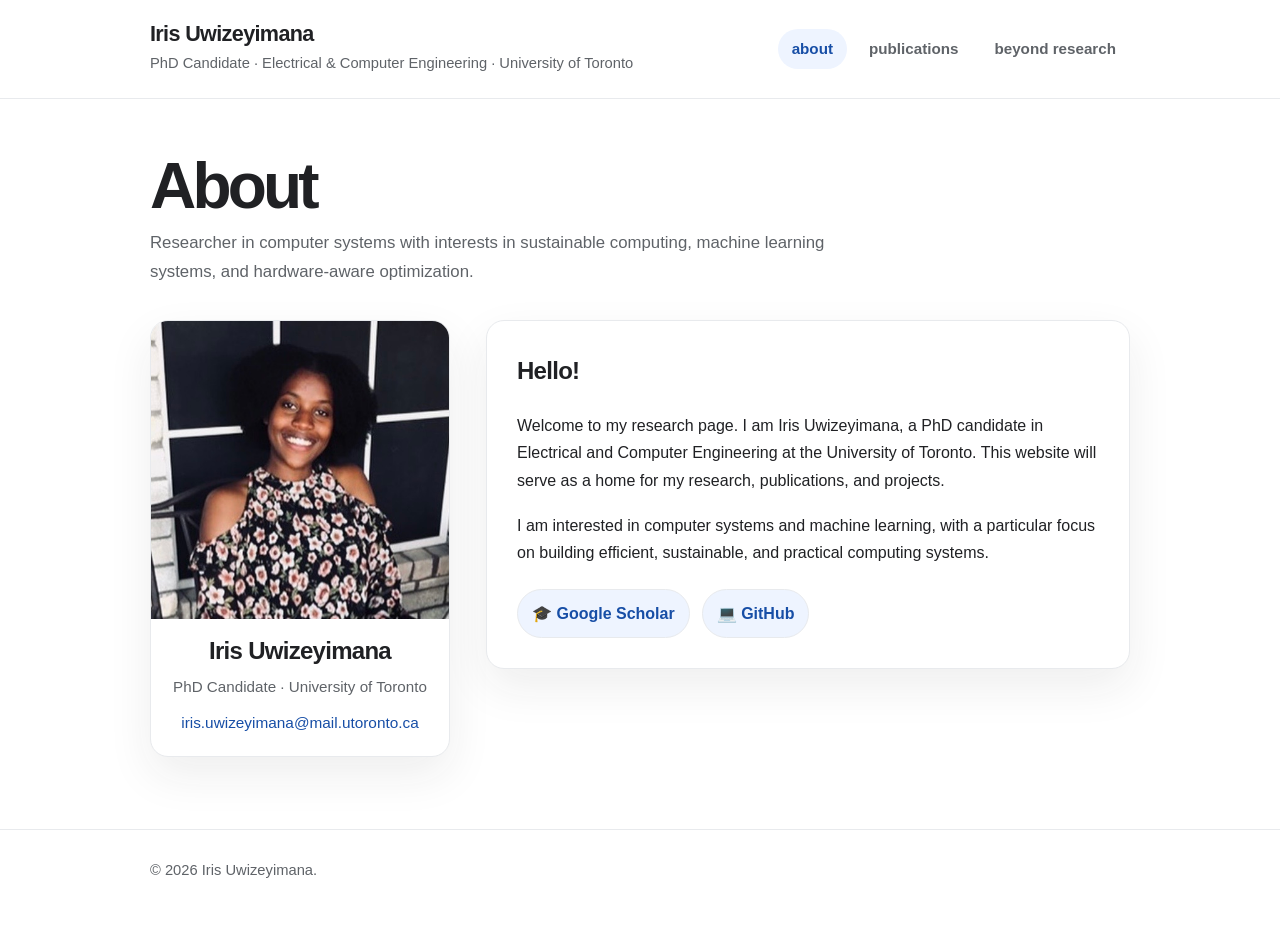
==== index.html @ b4c8acf8 "initial commit" ====
<!doctype html>
<html lang="en">
<head>
  <meta charset="utf-8">
  <meta name="viewport" content="width=device-width, initial-scale=1">
  <title>Iris Uwizeyimana</title>
  <meta name="description" content="Research homepage of Iris Uwizeyimana.">
  <link rel="stylesheet" href="assets/css/main.css">
</head>
<body>
  <header class="site-header">
    <div class="site-shell header-inner">
      <a class="brand" href="index.html" aria-label="Home">
        <span class="brand-name">Iris Uwizeyimana</span>
        <span class="brand-subtitle">PhD Candidate · Electrical &amp; Computer Engineering · University of Toronto</span>
      </a>
      <nav class="nav" aria-label="Primary navigation">
        <a class="active" href="index.html">about</a>
        <a href="publications.html">publications</a>
        <a href="beyond-research.html">beyond research</a>
      </nav>
    </div>
  </header>

  <main class="site-shell">
    <h1 class="page-title">About</h1>
    <p class="page-kicker">Researcher in computer systems with interests in sustainable computing, machine learning systems, and hardware-aware optimization.</p>

    <section class="about-grid" aria-labelledby="about-title">
      <aside class="profile-card">
        <img class="profile-photo" src="assets/img/about.jpg" alt="Portrait of Iris Uwizeyimana.">
        <div class="profile-meta">
          <h2 class="profile-name">Iris Uwizeyimana</h2>
          <p class="profile-role">PhD Candidate · University of Toronto</p>
          <p class="profile-email"><a href="mailto:iris.uwizeyimana@mail.utoronto.ca">iris.uwizeyimana@mail.utoronto.ca</a></p>
        </div>
      </aside>

      <article class="about-card">
        <h2 id="about-title">Hello!</h2>
        <p>
          Welcome to my research page. I am Iris Uwizeyimana, a PhD candidate in Electrical and Computer Engineering
          at the University of Toronto. This website will serve as a home for my research, publications, and projects.
        </p>

        <p>
          I am interested in computer systems and machine learning, with a particular focus on building efficient,
          sustainable, and practical computing systems.
        </p>

        <div class="social-links" aria-label="External links">
          <a href="https://scholar.google.ca/citations?user=prIDyTkAAAAJ&amp;hl=en&amp;oi=sra" target="_blank" rel="noopener">🎓 Google Scholar</a>
          <a href="https://github.com/iuwizeyimana" target="_blank" rel="noopener">💻 GitHub</a>
        </div>
      </article>
    </section>
  </main>

  <footer class="site-footer">
    <div class="site-shell">
      <p>© <span id="year">2026</span> Iris Uwizeyimana.</p>
    </div>
  </footer>
</body>
</html>
---- assets/css/main.css ----
:root {
  --bg: #ffffff;
  --text: #202124;
  --muted: #5f6368;
  --line: #e8eaed;
  --accent: #174ea6;
  --accent-soft: #eef4ff;
  --card: #fafafa;
  --shadow: 0 18px 45px rgba(32, 33, 36, 0.08);
  --radius: 18px;
  --content-width: 980px;
}

* {
  box-sizing: border-box;
}

html {
  scroll-behavior: smooth;
}

body {
  margin: 0;
  background: var(--bg);
  color: var(--text);
  font-family: -apple-system, BlinkMacSystemFont, "Segoe UI", Roboto, Helvetica, Arial, sans-serif;
  font-size: 16px;
  line-height: 1.7;
}

body::selection,
::selection {
  background: var(--accent-soft);
}

a {
  color: var(--accent);
  text-decoration: none;
  text-underline-offset: 0.22em;
}

a:hover,
a:focus {
  text-decoration: underline;
}

.site-shell {
  width: min(calc(100% - 40px), var(--content-width));
  margin: 0 auto;
}

.site-header {
  border-bottom: 1px solid var(--line);
  background: rgba(255, 255, 255, 0.92);
  backdrop-filter: blur(12px);
  position: sticky;
  top: 0;
  z-index: 20;
}

.header-inner {
  display: flex;
  align-items: center;
  justify-content: space-between;
  gap: 24px;
  padding: 22px 0;
}

.brand {
  min-width: 260px;
}

.brand-name {
  display: block;
  color: var(--text);
  font-size: 1.35rem;
  font-weight: 720;
  letter-spacing: -0.03em;
  line-height: 1.15;
}

.brand-subtitle {
  display: block;
  color: var(--muted);
  font-size: 0.92rem;
  margin-top: 4px;
}

.nav {
  display: flex;
  align-items: center;
  gap: 8px;
  flex-wrap: wrap;
  justify-content: flex-end;
}

.nav a {
  color: var(--muted);
  border-radius: 999px;
  padding: 7px 14px;
  font-size: 0.95rem;
  font-weight: 600;
  text-decoration: none;
}

.nav a:hover,
.nav a:focus,
.nav a.active {
  color: var(--accent);
  background: var(--accent-soft);
}

main {
  padding: 54px 0 72px;
}

.page-title {
  margin: 0 0 10px;
  font-size: clamp(2.1rem, 5vw, 4.1rem);
  line-height: 1.04;
  letter-spacing: -0.06em;
}

.page-kicker {
  margin: 0 0 34px;
  color: var(--muted);
  max-width: 720px;
  font-size: 1.05rem;
}

.hero-card,
.blank-card,
.note-card {
  border: 1px solid var(--line);
  border-radius: var(--radius);
  background: var(--card);
  padding: 30px;
  box-shadow: var(--shadow);
}

.hero-card h2,
.blank-card h2,
.note-card h2 {
  margin-top: 0;
  letter-spacing: -0.03em;
}

.blank-card {
  min-height: 320px;
  display: grid;
  place-items: center;
  text-align: center;
}

.blank-card p {
  margin: 0 auto;
  max-width: 560px;
  color: var(--muted);
}

.meta-list {
  display: grid;
  gap: 12px;
  margin: 24px 0 0;
  padding: 0;
  list-style: none;
}

.meta-list li {
  display: flex;
  gap: 12px;
  align-items: baseline;
}

.meta-list strong {
  min-width: 92px;
  color: var(--text);
}

.beyond-grid {
  display: grid;
  grid-template-columns: minmax(0, 1fr) 340px;
  gap: 42px;
  align-items: start;
}

.essay {
  max-width: 680px;
}

.essay p {
  margin: 0 0 1.25rem;
}

.essay p.lede {
  font-size: 1.18rem;
  color: #2f3137;
  line-height: 1.75;
}

.essay blockquote {
  margin: 30px 0;
  padding: 18px 22px;
  border-left: 4px solid var(--accent);
  background: var(--accent-soft);
  border-radius: 0 14px 14px 0;
  color: #24324a;
  font-size: 1.05rem;
}

.photo-stack {
  display: grid;
  gap: 18px;
  position: sticky;
  top: 120px;
}

.photo-card {
  margin: 0;
  border: 1px solid var(--line);
  border-radius: 22px;
  overflow: hidden;
  background: #fff;
  box-shadow: var(--shadow);
}

.photo-card img {
  display: block;
  width: 100%;
  height: auto;
}

.photo-card figcaption {
  padding: 12px 15px;
  color: var(--muted);
  font-size: 0.9rem;
}

.link-pills {
  display: flex;
  flex-wrap: wrap;
  gap: 10px;
  margin: 28px 0 0;
}

.link-pills a {
  border: 1px solid var(--line);
  border-radius: 999px;
  padding: 8px 13px;
  background: #fff;
  font-size: 0.92rem;
  font-weight: 650;
}

.site-footer {
  border-top: 1px solid var(--line);
  color: var(--muted);
  font-size: 0.92rem;
  padding: 28px 0 42px;
}

.site-footer p {
  margin: 0;
}

@media (max-width: 820px) {
  .header-inner {
    align-items: flex-start;
    flex-direction: column;
  }

  .nav {
    justify-content: flex-start;
  }

  .beyond-grid {
    grid-template-columns: 1fr;
  }

  .about-grid {
    grid-template-columns: 1fr;
  }

  .profile-card {
    max-width: 340px;
  }

  .photo-stack {
    position: static;
    grid-template-columns: repeat(2, minmax(0, 1fr));
  }
}

@media (max-width: 560px) {
  .site-shell {
    width: min(calc(100% - 26px), var(--content-width));
  }

  main {
    padding-top: 34px;
  }

  .photo-stack {
    grid-template-columns: 1fr;
  }

  .hero-card,
  .blank-card,
  .note-card {
    padding: 22px;
  }
}


.about-grid {
  display: grid;
  grid-template-columns: 300px minmax(0, 1fr);
  gap: 36px;
  align-items: start;
}

.profile-card,
.about-card {
  border: 1px solid var(--line);
  border-radius: var(--radius);
  background: #fff;
  box-shadow: var(--shadow);
}

.profile-card {
  overflow: hidden;
}

.profile-photo {
  display: block;
  width: 100%;
  aspect-ratio: 1 / 1;
  object-fit: cover;
}

.profile-meta {
  padding: 18px 20px 20px;
  text-align: center;
}

.profile-name {
  margin: 0;
  font-size: 1.5rem;
  line-height: 1.2;
  letter-spacing: -0.03em;
}

.profile-role {
  margin: 8px 0 10px;
  color: var(--muted);
  font-size: 0.95rem;
}

.profile-email {
  margin: 0;
  font-size: 0.96rem;
  word-break: break-word;
}

.about-card {
  padding: 30px;
}

.about-card h2 {
  margin-top: 0;
  letter-spacing: -0.03em;
}

.about-card p {
  margin: 0 0 1.15rem;
}

.social-links {
  display: flex;
  flex-wrap: wrap;
  gap: 12px;
  margin-top: 22px;
}

.social-links a {
  display: inline-flex;
  align-items: center;
  gap: 8px;
  border: 1px solid var(--line);
  border-radius: 999px;
  padding: 10px 14px;
  background: var(--accent-soft);
  font-weight: 650;
  text-decoration: none;
}

.social-links a:hover,
.social-links a:focus {
  text-decoration: none;
}


@media (max-width: 820px) {
  .about-grid {
    grid-template-columns: 1fr;
  }

  .profile-card {
    max-width: 340px;
  }
}

@media (max-width: 560px) {
  .social-links {
    flex-direction: column;
    align-items: flex-start;
  }
}
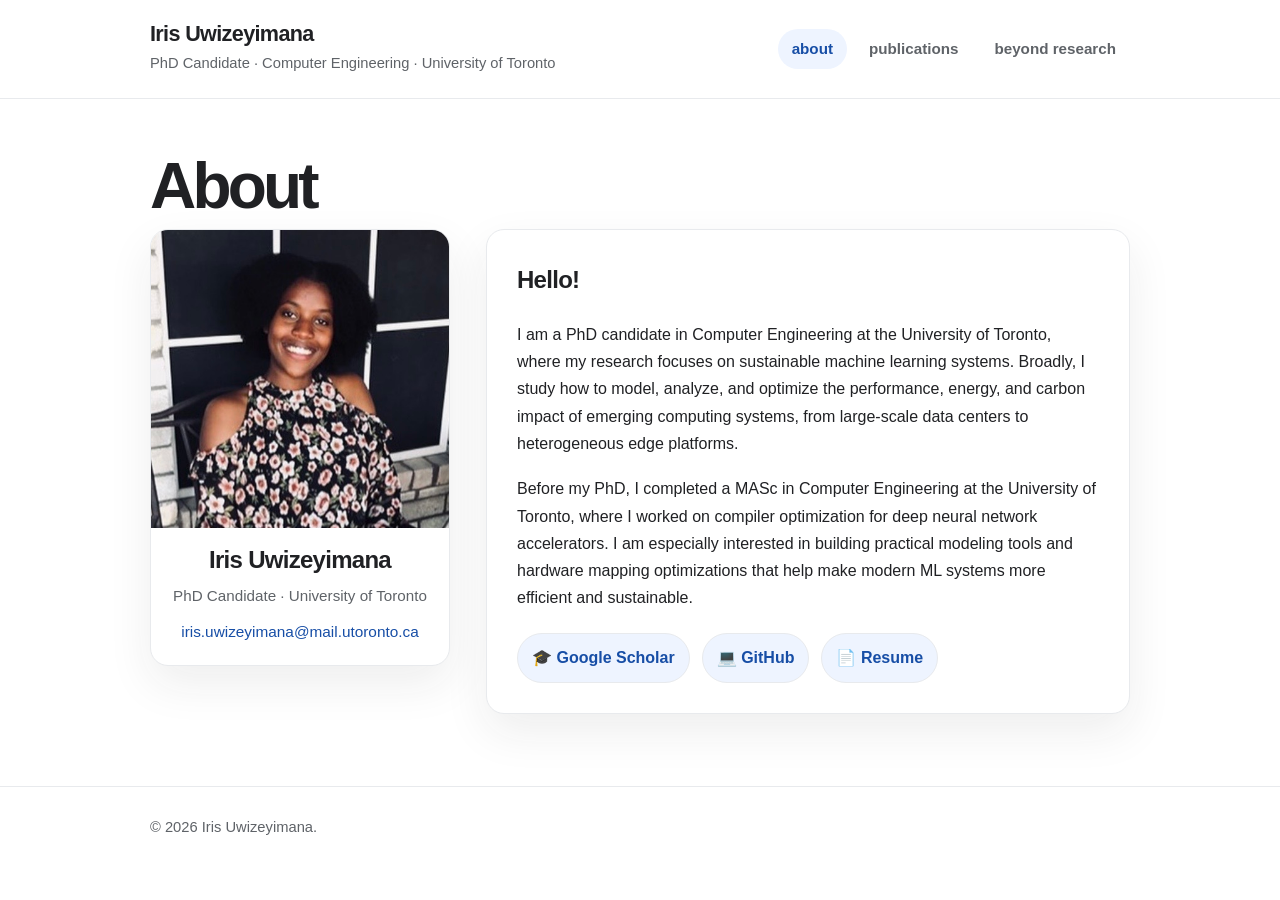
==== commit 77ec36f1: "prettying it up" ====
--- a/index.html
+++ b/index.html
@@ -12,7 +12,7 @@
     <div class="site-shell header-inner">
       <a class="brand" href="index.html" aria-label="Home">
         <span class="brand-name">Iris Uwizeyimana</span>
-        <span class="brand-subtitle">PhD Candidate · Electrical &amp; Computer Engineering · University of Toronto</span>
+        <span class="brand-subtitle">PhD Candidate · Computer Engineering · University of Toronto</span>
       </a>
       <nav class="nav" aria-label="Primary navigation">
         <a class="active" href="index.html">about</a>
@@ -24,8 +24,6 @@
 
   <main class="site-shell">
     <h1 class="page-title">About</h1>
-    <p class="page-kicker">Researcher in computer systems with interests in sustainable computing, machine learning systems, and hardware-aware optimization.</p>
-
     <section class="about-grid" aria-labelledby="about-title">
       <aside class="profile-card">
         <img class="profile-photo" src="assets/img/about.jpg" alt="Portrait of Iris Uwizeyimana.">
@@ -39,18 +37,17 @@
       <article class="about-card">
         <h2 id="about-title">Hello!</h2>
         <p>
-          Welcome to my research page. I am Iris Uwizeyimana, a PhD candidate in Electrical and Computer Engineering
-          at the University of Toronto. This website will serve as a home for my research, publications, and projects.
+          I am a PhD candidate in Computer Engineering at the University of Toronto, where my research focuses on sustainable machine learning systems. Broadly, I study how to model, analyze, and optimize the performance, energy, and carbon impact of emerging computing systems, from large-scale data centers to heterogeneous edge platforms.
         </p>
 
         <p>
-          I am interested in computer systems and machine learning, with a particular focus on building efficient,
-          sustainable, and practical computing systems.
+          Before my PhD, I completed a MASc in Computer Engineering at the University of Toronto, where I worked on compiler optimization for deep neural network accelerators. I am especially interested in building practical modeling tools and hardware mapping optimizations that help make modern ML systems more efficient and sustainable.
         </p>
 
         <div class="social-links" aria-label="External links">
           <a href="https://scholar.google.ca/citations?user=prIDyTkAAAAJ&amp;hl=en&amp;oi=sra" target="_blank" rel="noopener">🎓 Google Scholar</a>
           <a href="https://github.com/iuwizeyimana" target="_blank" rel="noopener">💻 GitHub</a>
+          <a href="assets/docs/Iris_Uwizeyimana_Resume.pdf" target="_blank" rel="noopener">📄 Resume</a>
         </div>
       </article>
     </section>
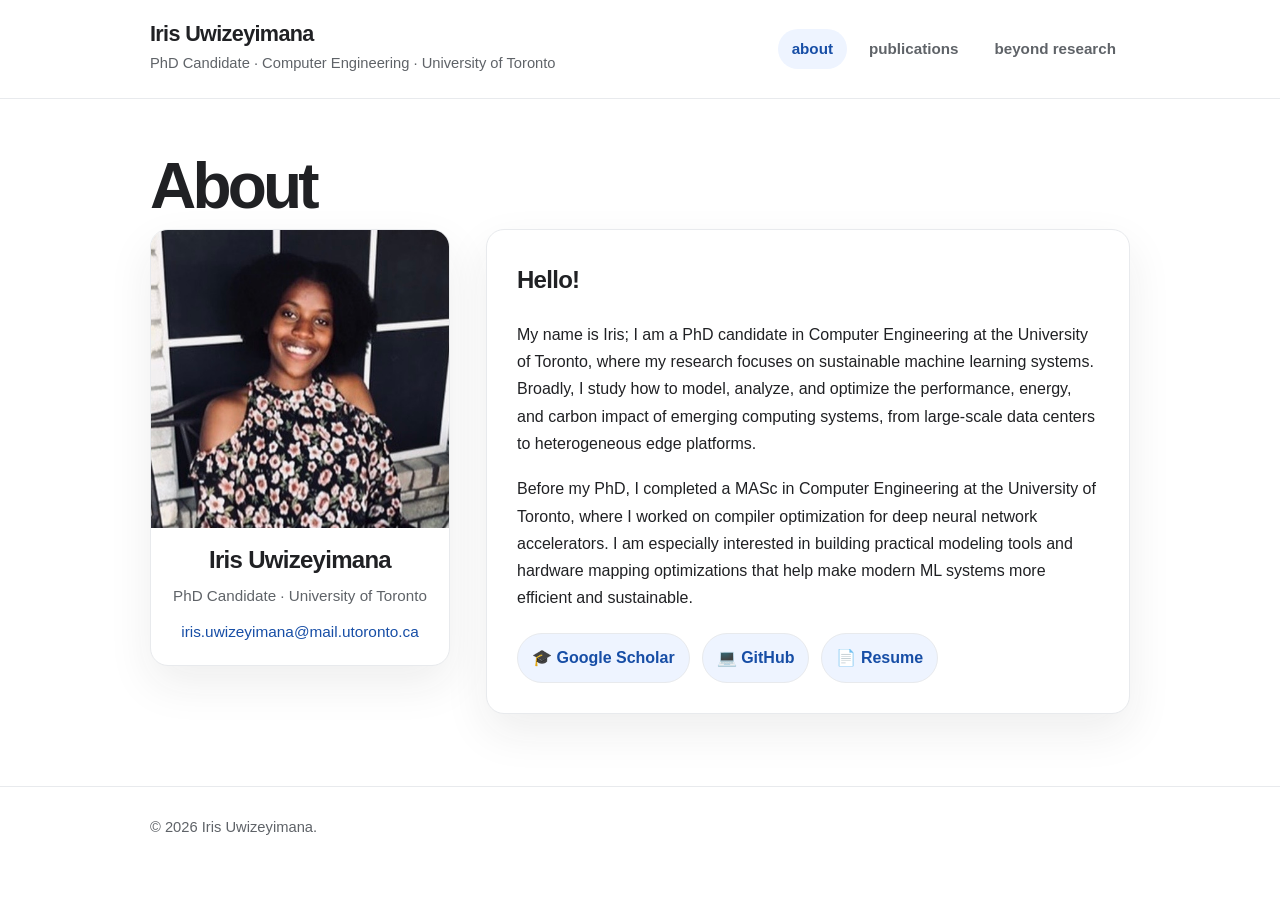
==== commit 757a1d76: "adding my name to the paragraph" ====
--- a/index.html
+++ b/index.html
@@ -37,7 +37,7 @@
       <article class="about-card">
         <h2 id="about-title">Hello!</h2>
         <p>
-          I am a PhD candidate in Computer Engineering at the University of Toronto, where my research focuses on sustainable machine learning systems. Broadly, I study how to model, analyze, and optimize the performance, energy, and carbon impact of emerging computing systems, from large-scale data centers to heterogeneous edge platforms.
+          My name is Iris; I am a PhD candidate in Computer Engineering at the University of Toronto, where my research focuses on sustainable machine learning systems. Broadly, I study how to model, analyze, and optimize the performance, energy, and carbon impact of emerging computing systems, from large-scale data centers to heterogeneous edge platforms.
         </p>
 
         <p>
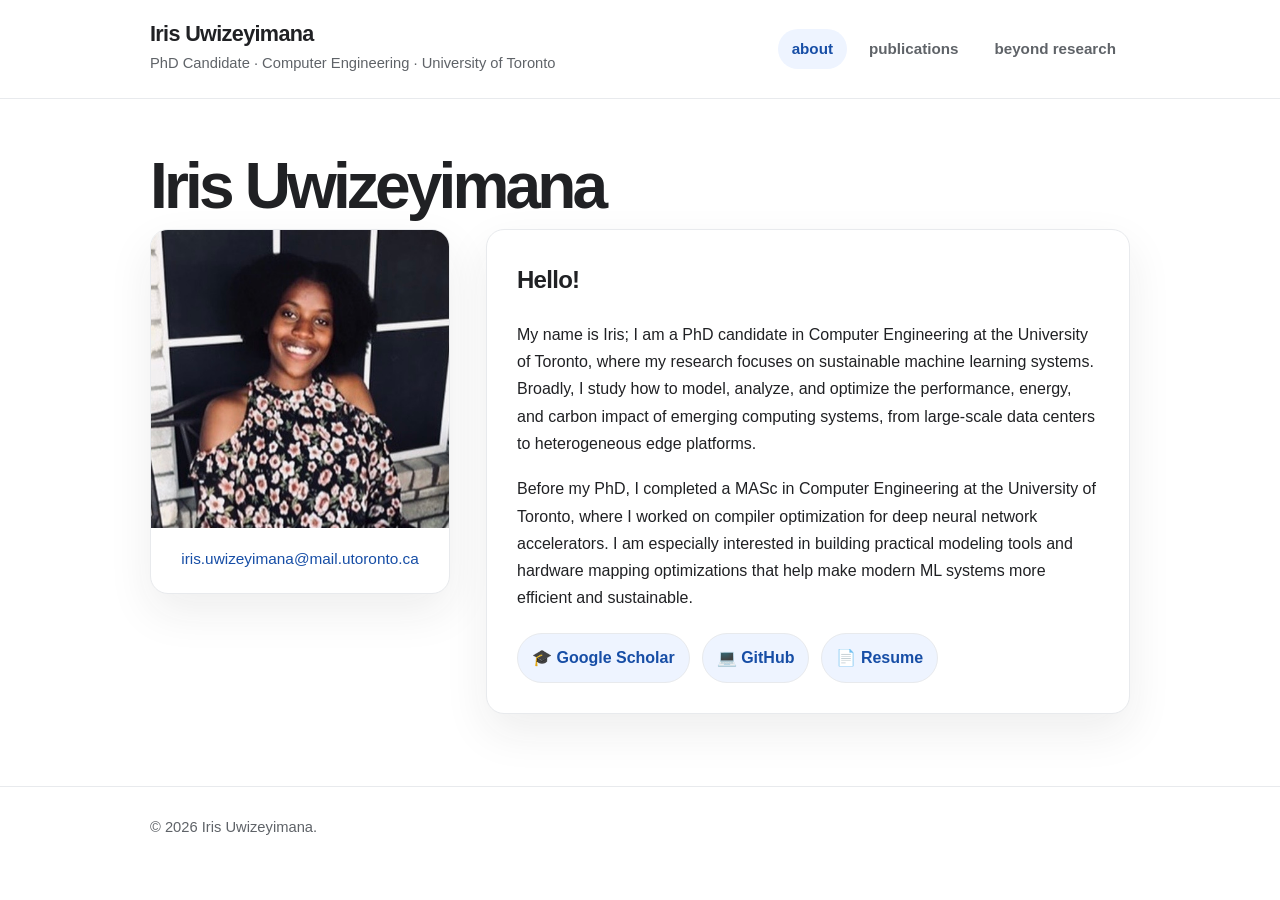
==== commit 3d1ef53a: "updating about page" ====
--- a/index.html
+++ b/index.html
@@ -23,13 +23,13 @@
   </header>
 
   <main class="site-shell">
-    <h1 class="page-title">About</h1>
+    <h1 class="page-title">Iris Uwizeyimana</h1>
     <section class="about-grid" aria-labelledby="about-title">
       <aside class="profile-card">
         <img class="profile-photo" src="assets/img/about.jpg" alt="Portrait of Iris Uwizeyimana.">
         <div class="profile-meta">
-          <h2 class="profile-name">Iris Uwizeyimana</h2>
-          <p class="profile-role">PhD Candidate · University of Toronto</p>
+          <!-- <h2 class="profile-name">Iris Uwizeyimana</h2> -->
+          <!-- <p class="profile-role">PhD Candidate · University of Toronto</p> -->
           <p class="profile-email"><a href="mailto:iris.uwizeyimana@mail.utoronto.ca">iris.uwizeyimana@mail.utoronto.ca</a></p>
         </div>
       </aside>
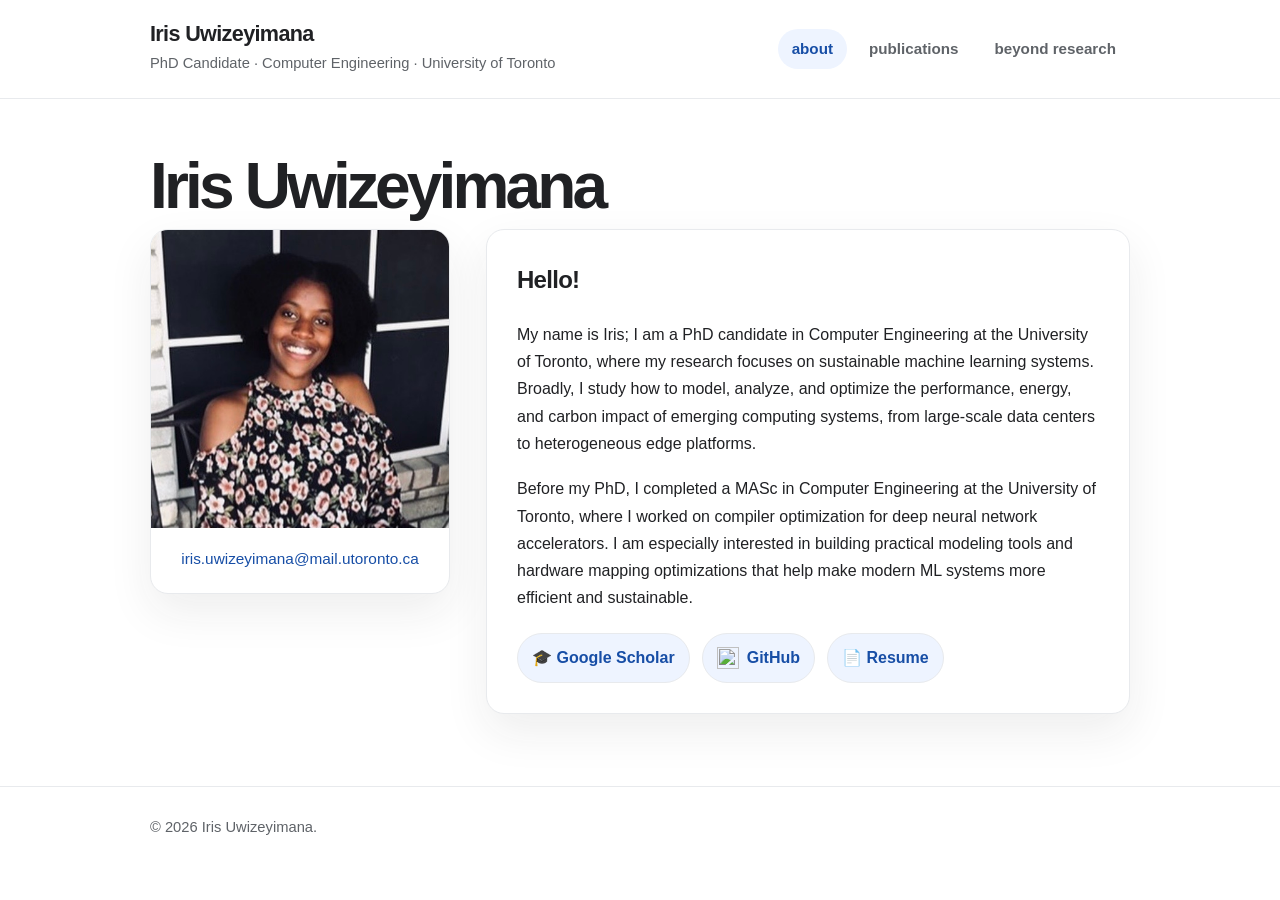
==== commit 2a7f3eab: "trying to update github icon" ====
--- a/index.html
+++ b/index.html
@@ -46,7 +46,15 @@
 
         <div class="social-links" aria-label="External links">
           <a href="https://scholar.google.ca/citations?user=prIDyTkAAAAJ&amp;hl=en&amp;oi=sra" target="_blank" rel="noopener">🎓 Google Scholar</a>
-          <a href="https://github.com/iuwizeyimana" target="_blank" rel="noopener">💻 GitHub</a>
+          <a href="https://github.com/iuwizeyimana" target="_blank" rel="noopener">
+           <img
+            class="social-icon"
+            src="https://cdn.jsdelivr.net/npm/simple-icons@latest/icons/github.svg"
+            alt=""
+            aria-hidden="true"
+            >
+            GitHub
+          </a>
           <a href="assets/docs/Iris_Uwizeyimana_Resume.pdf" target="_blank" rel="noopener">📄 Resume</a>
         </div>
       </article>
--- a/assets/css/main.css
+++ b/assets/css/main.css
@@ -416,3 +416,117 @@
     align-items: flex-start;
   }
 }
+
+
+/* Publications page */
+.publication-section {
+  margin-top: 36px;
+}
+
+.thesis-section {
+  margin-top: 54px;
+}
+
+.section-heading {
+  margin: 0 0 22px;
+  padding-bottom: 10px;
+  border-bottom: 1px solid var(--line);
+  font-size: 1.65rem;
+  line-height: 1.2;
+  letter-spacing: -0.04em;
+}
+
+.pub-list {
+  display: grid;
+  gap: 34px;
+}
+
+.pub-item {
+  display: grid;
+  grid-template-columns: 150px minmax(0, 1fr);
+  gap: 34px;
+  align-items: start;
+}
+
+.pub-badge {
+  display: inline-flex;
+  align-items: center;
+  justify-content: center;
+  min-height: 34px;
+  padding: 6px 16px;
+  border-radius: 7px;
+  background: #07820b;
+  color: #fff;
+  font-weight: 800;
+  line-height: 1;
+  box-shadow: 0 8px 18px rgba(0, 0, 0, 0.18);
+  white-space: nowrap;
+}
+
+.pub-badge-secondary {
+  background: #4b5563;
+}
+
+.pub-content {
+  min-width: 0;
+}
+
+.pub-title {
+  margin: -4px 0 8px;
+  font-size: clamp(1.35rem, 3vw, 1.95rem);
+  line-height: 1.18;
+  font-weight: 520;
+  letter-spacing: -0.045em;
+}
+
+.pub-title a {
+  color: var(--text);
+  text-decoration: none;
+}
+
+.pub-title a:hover,
+.pub-title a:focus {
+  color: var(--accent);
+  text-decoration: underline;
+}
+
+.pub-authors,
+.pub-venue,
+.pub-details {
+  margin: 0;
+  color: #111827;
+  font-size: 1.06rem;
+  line-height: 1.45;
+}
+
+.pub-venue {
+  margin-top: 4px;
+}
+
+.pub-details {
+  margin-top: 2px;
+  color: var(--muted);
+}
+
+.author-me {
+  font-weight: 700;
+}
+
+@media (max-width: 720px) {
+  .pub-item {
+    grid-template-columns: 1fr;
+    gap: 14px;
+  }
+
+  .pub-badge {
+    justify-self: start;
+  }
+}
+
+
+.social-icon {
+  width: 22px;
+  height: 22px;
+  object-fit: contain;
+  display: inline-block;
+}
